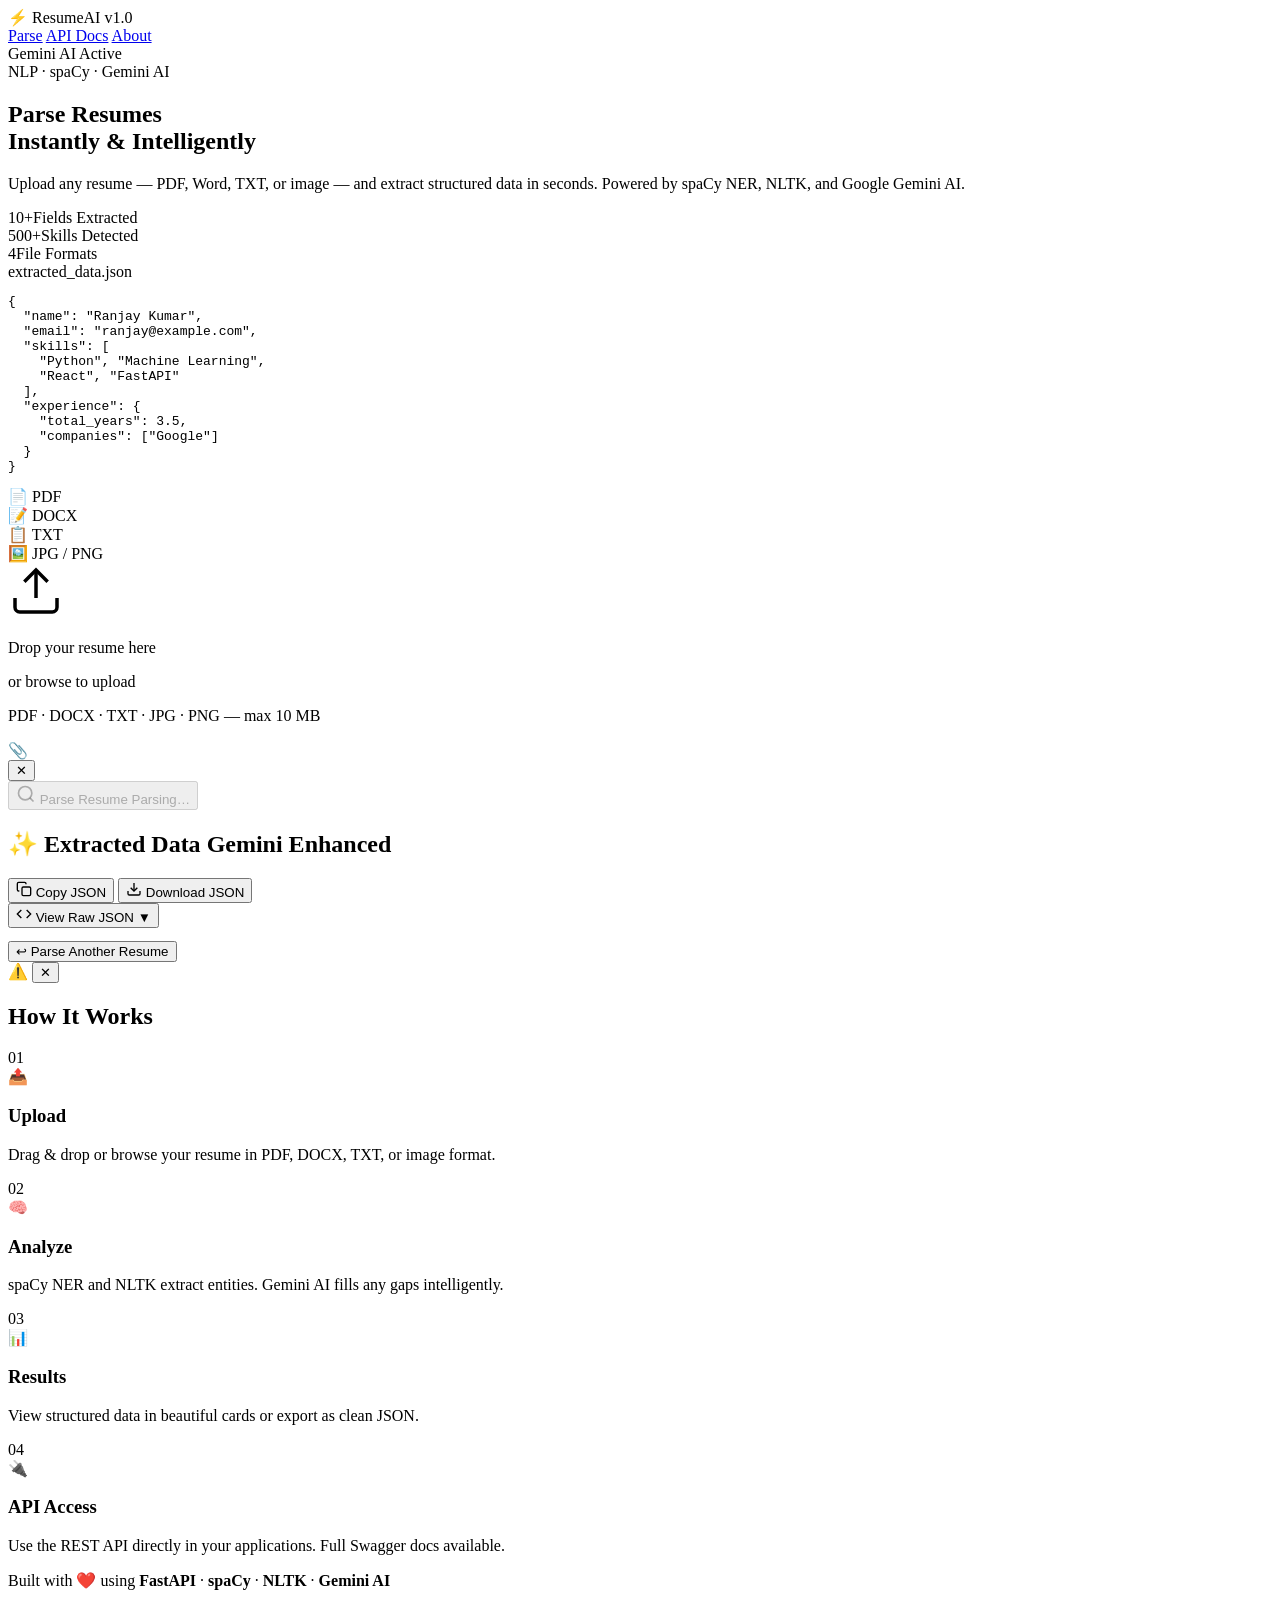
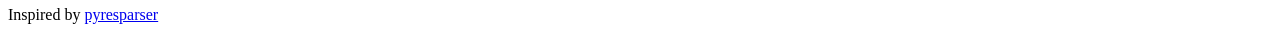
==== frontend/index.html @ 12b93c7d "Upload frontend/index.html via ResumeAI Script" ====
<!DOCTYPE html>
<html lang="en">
<head>
  <meta charset="UTF-8" />
  <meta name="viewport" content="width=device-width, initial-scale=1.0" />
  <title>ResumeAI — Intelligent Resume Parser</title>
  <meta name="description" content="AI-powered resume parser that extracts name, email, skills, education, and work experience from PDF, DOCX, TXT, and image files." />
  <link rel="preconnect" href="https://fonts.googleapis.com" />
  <link rel="preconnect" href="https://fonts.gstatic.com" crossorigin />
  <link href="https://fonts.googleapis.com/css2?family=Outfit:wght@300;400;500;600;700;800&family=JetBrains+Mono:wght@400;500&display=swap" rel="stylesheet" />
  <link rel="stylesheet" href="style.css" />
</head>
<body>

  <!-- ─── Animated Background ─── -->
  <div class="bg-orbs">
    <div class="orb orb-1"></div>
    <div class="orb orb-2"></div>
    <div class="orb orb-3"></div>
  </div>

  <!-- ─── Header ─── -->
  <header class="header">
    <div class="header-inner">
      <div class="logo">
        <span class="logo-icon">⚡</span>
        <span class="logo-text">ResumeAI</span>
        <span class="logo-badge">v1.0</span>
      </div>
      <nav class="nav-pills">
        <a href="#upload-section" class="nav-pill active">Parse</a>
        <a href="http://localhost:8000/docs" target="_blank" class="nav-pill">API Docs</a>
        <a href="#about" class="nav-pill">About</a>
      </nav>
      <div id="gemini-badge" class="gemini-badge hidden">
        <span class="gemini-dot"></span>
        Gemini AI Active
      </div>
    </div>
  </header>

  <!-- ─── Hero ─── -->
  <section class="hero">
    <div class="hero-content">
      <div class="hero-tag">NLP · spaCy · Gemini AI</div>
      <h1 class="hero-title">
        Parse Resumes<br />
        <span class="gradient-text">Instantly & Intelligently</span>
      </h1>
      <p class="hero-desc">
        Upload any resume — PDF, Word, TXT, or image — and extract structured data in seconds.
        Powered by spaCy NER, NLTK, and Google Gemini AI.
      </p>
      <div class="hero-stats">
        <div class="stat"><span class="stat-num">10+</span><span class="stat-label">Fields Extracted</span></div>
        <div class="stat-divider"></div>
        <div class="stat"><span class="stat-num">500+</span><span class="stat-label">Skills Detected</span></div>
        <div class="stat-divider"></div>
        <div class="stat"><span class="stat-num">4</span><span class="stat-label">File Formats</span></div>
      </div>
    </div>
    <div class="hero-visual">
      <div class="code-card">
        <div class="code-card-header">
          <span class="dot red"></span><span class="dot yellow"></span><span class="dot green"></span>
          <span class="code-card-title">extracted_data.json</span>
        </div>
        <pre class="code-preview"><code id="hero-code">{
  <span class="json-key">"name"</span>: <span class="json-str">"Ranjay Kumar"</span>,
  <span class="json-key">"email"</span>: <span class="json-str">"ranjay@example.com"</span>,
  <span class="json-key">"skills"</span>: [
    <span class="json-str">"Python"</span>, <span class="json-str">"Machine Learning"</span>,
    <span class="json-str">"React"</span>, <span class="json-str">"FastAPI"</span>
  ],
  <span class="json-key">"experience"</span>: {
    <span class="json-key">"total_years"</span>: <span class="json-num">3.5</span>,
    <span class="json-key">"companies"</span>: [<span class="json-str">"Google"</span>]
  }
}</code></pre>
      </div>
    </div>
  </section>

  <!-- ─── Upload Section ─── -->
  <section id="upload-section" class="upload-section">
    <div class="section-container">

      <!-- Format Badges -->
      <div class="format-badges">
        <div class="format-badge">📄 PDF</div>
        <div class="format-badge">📝 DOCX</div>
        <div class="format-badge">📋 TXT</div>
        <div class="format-badge">🖼️ JPG / PNG</div>
      </div>

      <!-- Drop Zone -->
      <div id="drop-zone" class="drop-zone" role="button" tabindex="0" aria-label="Upload resume file">
        <div class="drop-zone-inner">
          <div class="drop-icon">
            <svg width="56" height="56" viewBox="0 0 24 24" fill="none" stroke="currentColor" stroke-width="1.5">
              <path d="M21 15v4a2 2 0 0 1-2 2H5a2 2 0 0 1-2-2v-4"/>
              <polyline points="17 8 12 3 7 8"/>
              <line x1="12" y1="3" x2="12" y2="15"/>
            </svg>
          </div>
          <p class="drop-title">Drop your resume here</p>
          <p class="drop-subtitle">or <span class="drop-link" id="browse-trigger">browse to upload</span></p>
          <p class="drop-hint">PDF · DOCX · TXT · JPG · PNG — max 10 MB</p>
        </div>
        <input type="file" id="file-input" accept=".pdf,.docx,.txt,.jpg,.jpeg,.png,.bmp,.tiff" hidden />
      </div>

      <!-- Selected file info -->
      <div id="file-info" class="file-info hidden">
        <div class="file-info-icon">📎</div>
        <div class="file-info-details">
          <span id="file-name" class="file-name"></span>
          <span id="file-size" class="file-size"></span>
        </div>
        <button id="remove-file" class="remove-btn" aria-label="Remove file">✕</button>
      </div>

      <!-- Parse Button -->
      <button id="parse-btn" class="parse-btn" disabled>
        <span class="parse-btn-text">
          <svg width="20" height="20" viewBox="0 0 24 24" fill="none" stroke="currentColor" stroke-width="2">
            <circle cx="11" cy="11" r="8"/><path d="m21 21-4.35-4.35"/>
          </svg>
          Parse Resume
        </span>
        <span class="parse-btn-loader hidden">
          <span class="spinner"></span>
          Parsing…
        </span>
      </button>

    </div>
  </section>

  <!-- ─── Results Section ─── -->
  <section id="results-section" class="results-section hidden">
    <div class="section-container">

      <div class="results-header">
        <h2 class="results-title">
          <span class="title-icon">✨</span>
          Extracted Data
          <span id="gemini-tag" class="gemini-result-tag hidden">Gemini Enhanced</span>
        </h2>
        <div class="results-actions">
          <button id="copy-btn" class="action-btn secondary-btn">
            <svg width="16" height="16" viewBox="0 0 24 24" fill="none" stroke="currentColor" stroke-width="2">
              <rect x="9" y="9" width="13" height="13" rx="2" ry="2"/>
              <path d="M5 15H4a2 2 0 0 1-2-2V4a2 2 0 0 1 2-2h9a2 2 0 0 1 2 2v1"/>
            </svg>
            Copy JSON
          </button>
          <button id="download-btn" class="action-btn primary-btn">
            <svg width="16" height="16" viewBox="0 0 24 24" fill="none" stroke="currentColor" stroke-width="2">
              <path d="M21 15v4a2 2 0 0 1-2 2H5a2 2 0 0 1-2-2v-4"/>
              <polyline points="7 10 12 15 17 10"/><line x1="12" y1="15" x2="12" y2="3"/>
            </svg>
            Download JSON
          </button>
        </div>
      </div>

      <!-- Summary Cards Row -->
      <div class="summary-cards" id="summary-cards"></div>

      <!-- Detail Grid -->
      <div class="details-grid" id="details-grid"></div>

      <!-- Raw JSON Viewer -->
      <div class="json-viewer-section">
        <button class="json-toggle" id="json-toggle">
          <svg width="16" height="16" viewBox="0 0 24 24" fill="none" stroke="currentColor" stroke-width="2">
            <polyline points="16 18 22 12 16 6"/><polyline points="8 6 2 12 8 18"/>
          </svg>
          View Raw JSON
          <span class="toggle-arrow" id="toggle-arrow">▼</span>
        </button>
        <div class="json-viewer hidden" id="json-viewer">
          <pre id="json-output"></pre>
        </div>
      </div>

      <!-- Parse Another -->
      <div class="parse-again-container">
        <button id="parse-again-btn" class="parse-again-btn">
          ↩ Parse Another Resume
        </button>
      </div>

    </div>
  </section>

  <!-- ─── Error Toast ─── -->
  <div id="error-toast" class="error-toast hidden">
    <span class="toast-icon">⚠️</span>
    <span id="error-message"></span>
    <button id="close-toast" class="close-toast">✕</button>
  </div>

  <!-- ─── About Section ─── -->
  <section id="about" class="about-section">
    <div class="section-container">
      <h2 class="about-title">How It Works</h2>
      <div class="steps-grid">
        <div class="step-card">
          <div class="step-num">01</div>
          <div class="step-icon">📤</div>
          <h3>Upload</h3>
          <p>Drag & drop or browse your resume in PDF, DOCX, TXT, or image format.</p>
        </div>
        <div class="step-card">
          <div class="step-num">02</div>
          <div class="step-icon">🧠</div>
          <h3>Analyze</h3>
          <p>spaCy NER and NLTK extract entities. Gemini AI fills any gaps intelligently.</p>
        </div>
        <div class="step-card">
          <div class="step-num">03</div>
          <div class="step-icon">📊</div>
          <h3>Results</h3>
          <p>View structured data in beautiful cards or export as clean JSON.</p>
        </div>
        <div class="step-card">
          <div class="step-num">04</div>
          <div class="step-icon">🔌</div>
          <h3>API Access</h3>
          <p>Use the REST API directly in your applications. Full Swagger docs available.</p>
        </div>
      </div>
    </div>
  </section>

  <!-- ─── Footer ─── -->
  <footer class="footer">
    <p>Built with ❤️ using <strong>FastAPI</strong> · <strong>spaCy</strong> · <strong>NLTK</strong> · <strong>Gemini AI</strong></p>
    <p class="footer-sub">Inspired by <a href="https://github.com/OmkarPathak/pyresparser" target="_blank">pyresparser</a></p>
  </footer>

  <script src="app.js"></script>
</body>
</html>
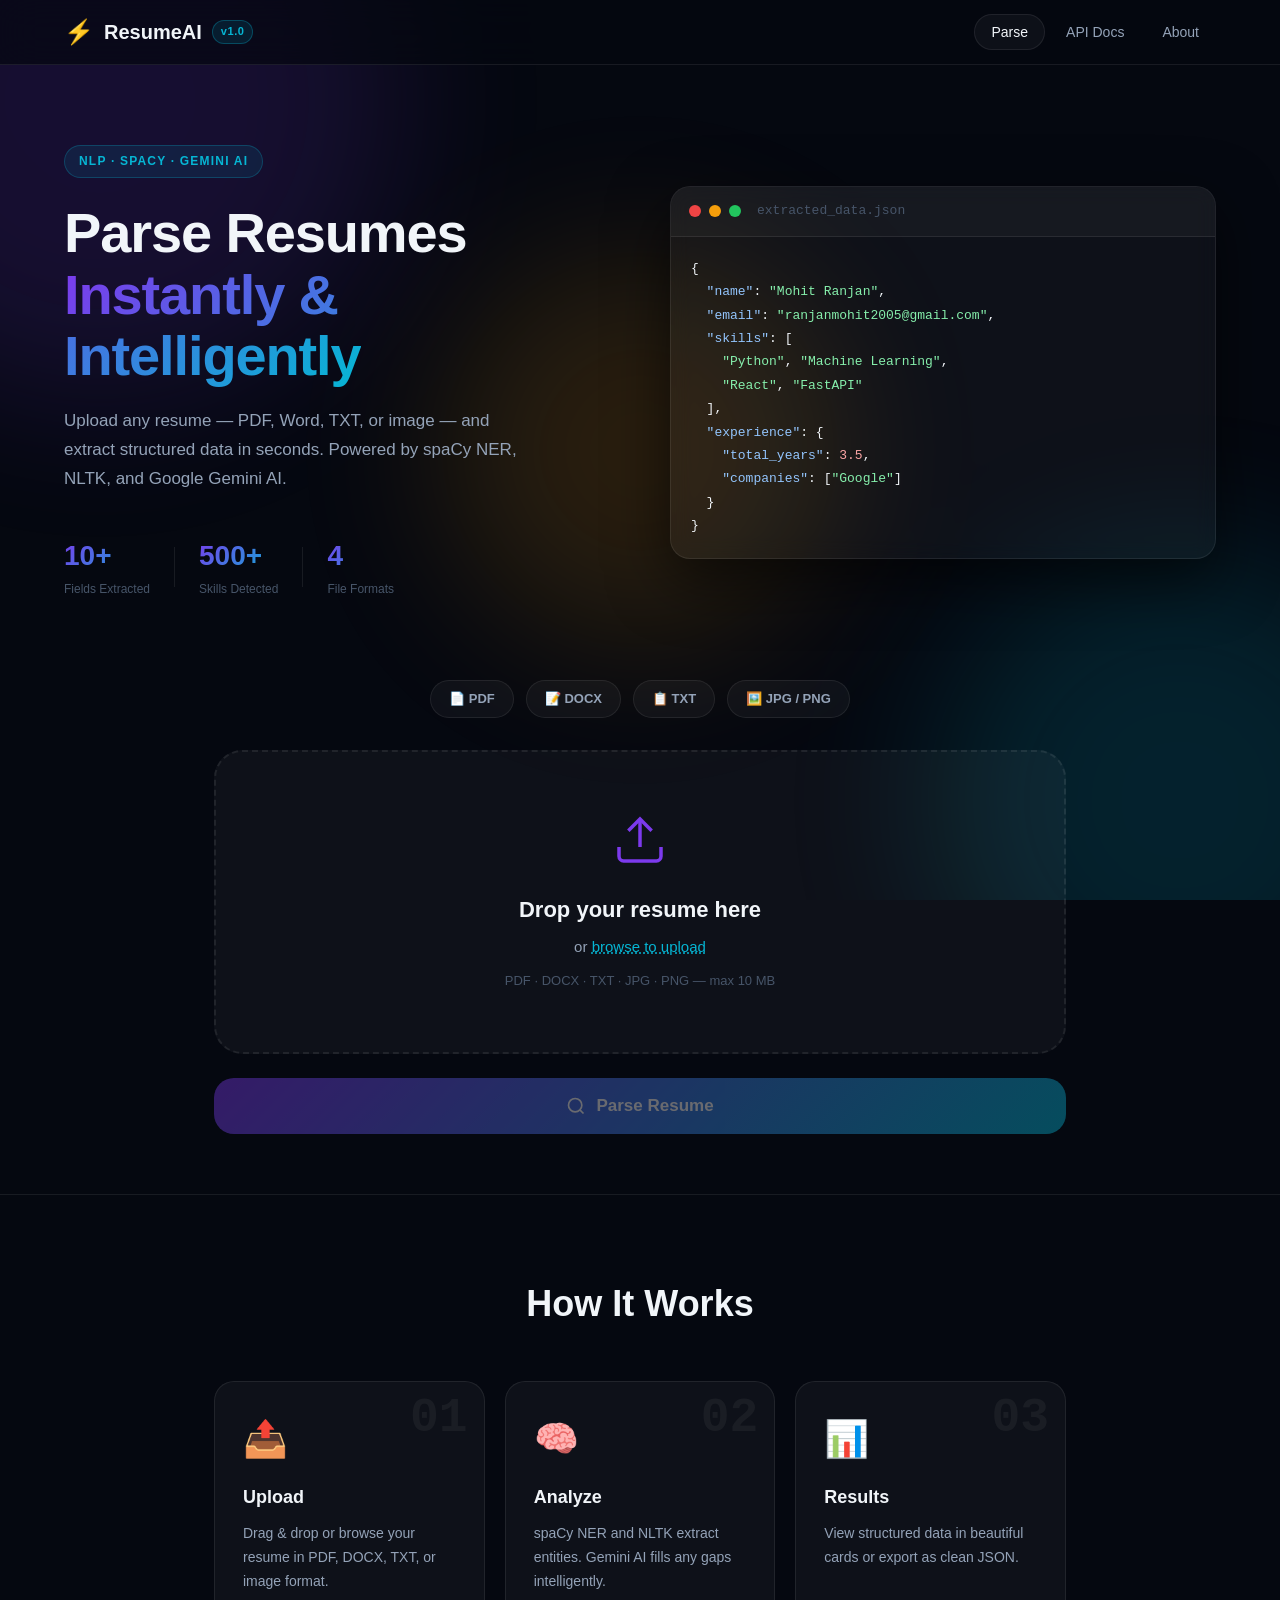
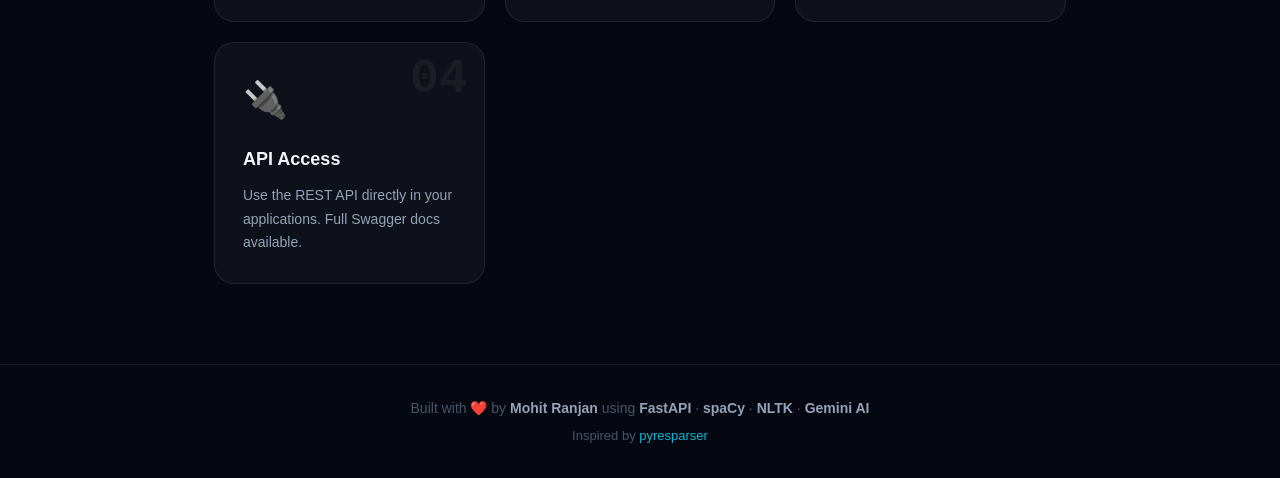
==== commit 8a6883c1: "Upload frontend/index.html via ResumeAI Script" ====
--- a/frontend/index.html
+++ b/frontend/index.html
@@ -66,8 +66,8 @@
           <span class="code-card-title">extracted_data.json</span>
         </div>
         <pre class="code-preview"><code id="hero-code">{
-  <span class="json-key">"name"</span>: <span class="json-str">"Ranjay Kumar"</span>,
-  <span class="json-key">"email"</span>: <span class="json-str">"ranjay@example.com"</span>,
+  <span class="json-key">"name"</span>: <span class="json-str">"Mohit Ranjan"</span>,
+  <span class="json-key">"email"</span>: <span class="json-str">"ranjanmohit2005@gmail.com"</span>,
   <span class="json-key">"skills"</span>: [
     <span class="json-str">"Python"</span>, <span class="json-str">"Machine Learning"</span>,
     <span class="json-str">"React"</span>, <span class="json-str">"FastAPI"</span>
@@ -237,7 +237,7 @@
 
   <!-- ─── Footer ─── -->
   <footer class="footer">
-    <p>Built with ❤️ using <strong>FastAPI</strong> · <strong>spaCy</strong> · <strong>NLTK</strong> · <strong>Gemini AI</strong></p>
+    <p>Built with ❤️ by <strong>Mohit Ranjan</strong> using <strong>FastAPI</strong> · <strong>spaCy</strong> · <strong>NLTK</strong> · <strong>Gemini AI</strong></p>
     <p class="footer-sub">Inspired by <a href="https://github.com/OmkarPathak/pyresparser" target="_blank">pyresparser</a></p>
   </footer>
 
--- a/frontend/style.css
+++ b/frontend/style.css
@@ -0,0 +1,805 @@
+/* =========================================================
+   ResumeAI — Glassmorphism Dark Theme
+   ========================================================= */
+
+/* ─── Reset & Base ─── */
+*, *::before, *::after { box-sizing: border-box; margin: 0; padding: 0; }
+
+:root {
+  --bg:          #050810;
+  --bg-card:     rgba(255,255,255,0.04);
+  --bg-card-h:   rgba(255,255,255,0.07);
+  --border:      rgba(255,255,255,0.08);
+  --border-h:    rgba(255,255,255,0.15);
+
+  --accent-1:    #7c3aed;   /* violet */
+  --accent-2:    #06b6d4;   /* cyan */
+  --accent-3:    #f59e0b;   /* amber */
+  --accent-grad: linear-gradient(135deg, #7c3aed 0%, #06b6d4 100%);
+
+  --text-primary:   #f1f5f9;
+  --text-secondary: #94a3b8;
+  --text-muted:     #475569;
+
+  --font:  'Outfit', sans-serif;
+  --mono:  'JetBrains Mono', monospace;
+
+  --radius:    12px;
+  --radius-lg: 20px;
+  --radius-xl: 28px;
+
+  --shadow:    0 8px 32px rgba(0,0,0,0.4);
+  --shadow-lg: 0 20px 60px rgba(0,0,0,0.6);
+
+  --transition: 0.25s cubic-bezier(0.4,0,0.2,1);
+}
+
+html { scroll-behavior: smooth; }
+
+body {
+  font-family: var(--font);
+  background: var(--bg);
+  color: var(--text-primary);
+  min-height: 100vh;
+  overflow-x: hidden;
+  line-height: 1.6;
+}
+
+/* ─── Animated Orbs ─── */
+.bg-orbs {
+  position: fixed;
+  inset: 0;
+  pointer-events: none;
+  z-index: 0;
+  overflow: hidden;
+}
+
+.orb {
+  position: absolute;
+  border-radius: 50%;
+  filter: blur(80px);
+  opacity: 0.15;
+  animation: float 12s ease-in-out infinite;
+}
+.orb-1 { width: 600px; height: 600px; background: #7c3aed; top: -200px; left: -200px; animation-delay: 0s; }
+.orb-2 { width: 500px; height: 500px; background: #06b6d4; bottom: -150px; right: -150px; animation-delay: 4s; }
+.orb-3 { width: 400px; height: 400px; background: #f59e0b; top: 50%; left: 50%; transform: translate(-50%,-50%); animation-delay: 8s; }
+
+@keyframes float {
+  0%, 100% { transform: translate(0,0) scale(1); }
+  33%       { transform: translate(30px,-30px) scale(1.05); }
+  66%       { transform: translate(-20px,20px) scale(0.95); }
+}
+
+/* ─── Header ─── */
+.header {
+  position: sticky;
+  top: 0;
+  z-index: 100;
+  backdrop-filter: blur(20px);
+  -webkit-backdrop-filter: blur(20px);
+  background: rgba(5,8,16,0.7);
+  border-bottom: 1px solid var(--border);
+}
+
+.header-inner {
+  max-width: 1200px;
+  margin: 0 auto;
+  padding: 0 24px;
+  height: 64px;
+  display: flex;
+  align-items: center;
+  gap: 24px;
+}
+
+.logo {
+  display: flex;
+  align-items: center;
+  gap: 10px;
+  text-decoration: none;
+}
+.logo-icon { font-size: 24px; }
+.logo-text  { font-size: 20px; font-weight: 700; color: var(--text-primary); }
+.logo-badge {
+  font-size: 11px;
+  font-weight: 600;
+  color: var(--accent-2);
+  background: rgba(6,182,212,0.12);
+  border: 1px solid rgba(6,182,212,0.3);
+  padding: 2px 8px;
+  border-radius: 100px;
+  letter-spacing: 0.05em;
+}
+
+.nav-pills { display: flex; gap: 4px; margin-left: auto; }
+.nav-pill {
+  padding: 6px 16px;
+  border-radius: 100px;
+  font-size: 14px;
+  font-weight: 500;
+  color: var(--text-secondary);
+  text-decoration: none;
+  transition: var(--transition);
+  border: 1px solid transparent;
+}
+.nav-pill:hover, .nav-pill.active {
+  color: var(--text-primary);
+  background: var(--bg-card);
+  border-color: var(--border);
+}
+
+.gemini-badge {
+  display: flex;
+  align-items: center;
+  gap: 8px;
+  font-size: 13px;
+  font-weight: 500;
+  color: #a78bfa;
+  background: rgba(124,58,237,0.15);
+  border: 1px solid rgba(124,58,237,0.3);
+  padding: 6px 14px;
+  border-radius: 100px;
+}
+.gemini-dot {
+  width: 8px; height: 8px;
+  background: #a78bfa;
+  border-radius: 50%;
+  animation: pulse 2s infinite;
+}
+@keyframes pulse {
+  0%,100% { opacity: 1; transform: scale(1); }
+  50%      { opacity: 0.5; transform: scale(0.8); }
+}
+
+/* ─── Hero ─── */
+.hero {
+  position: relative;
+  z-index: 1;
+  max-width: 1200px;
+  margin: 0 auto;
+  padding: 80px 24px 60px;
+  display: grid;
+  grid-template-columns: 1fr 1fr;
+  gap: 60px;
+  align-items: center;
+}
+
+@media (max-width: 768px) {
+  .hero { grid-template-columns: 1fr; padding: 48px 20px 40px; }
+  .hero-visual { display: none; }
+}
+
+.hero-tag {
+  display: inline-block;
+  font-size: 12px;
+  font-weight: 600;
+  letter-spacing: 0.1em;
+  text-transform: uppercase;
+  color: var(--accent-2);
+  background: rgba(6,182,212,0.1);
+  border: 1px solid rgba(6,182,212,0.25);
+  padding: 6px 14px;
+  border-radius: 100px;
+  margin-bottom: 24px;
+}
+
+.hero-title {
+  font-size: clamp(36px, 5vw, 56px);
+  font-weight: 800;
+  line-height: 1.1;
+  margin-bottom: 20px;
+  letter-spacing: -0.02em;
+}
+
+.gradient-text {
+  background: var(--accent-grad);
+  -webkit-background-clip: text;
+  -webkit-text-fill-color: transparent;
+  background-clip: text;
+}
+
+.hero-desc {
+  font-size: 17px;
+  color: var(--text-secondary);
+  line-height: 1.7;
+  margin-bottom: 40px;
+  max-width: 480px;
+}
+
+.hero-stats {
+  display: flex;
+  align-items: center;
+  gap: 24px;
+}
+.stat { display: flex; flex-direction: column; gap: 2px; }
+.stat-num { font-size: 28px; font-weight: 800; background: var(--accent-grad); -webkit-background-clip: text; -webkit-text-fill-color: transparent; background-clip: text; }
+.stat-label { font-size: 12px; color: var(--text-muted); font-weight: 500; }
+.stat-divider { width: 1px; height: 40px; background: var(--border); }
+
+/* ─── Code Card ─── */
+.code-card {
+  background: rgba(255,255,255,0.04);
+  border: 1px solid var(--border);
+  border-radius: var(--radius-lg);
+  overflow: hidden;
+  backdrop-filter: blur(10px);
+  box-shadow: var(--shadow-lg);
+  animation: float-card 6s ease-in-out infinite;
+}
+@keyframes float-card {
+  0%,100% { transform: translateY(0); }
+  50%      { transform: translateY(-10px); }
+}
+
+.code-card-header {
+  display: flex;
+  align-items: center;
+  gap: 8px;
+  padding: 14px 18px;
+  background: rgba(255,255,255,0.03);
+  border-bottom: 1px solid var(--border);
+}
+.dot { width: 12px; height: 12px; border-radius: 50%; }
+.dot.red    { background: #ef4444; }
+.dot.yellow { background: #f59e0b; }
+.dot.green  { background: #22c55e; }
+.code-card-title { font-size: 13px; color: var(--text-muted); font-family: var(--mono); margin-left: 8px; }
+
+.code-preview {
+  padding: 20px;
+  font-family: var(--mono);
+  font-size: 13px;
+  line-height: 1.8;
+  overflow: auto;
+}
+.json-key  { color: #93c5fd; }
+.json-str  { color: #86efac; }
+.json-num  { color: #fca5a5; }
+
+/* ─── Section Container ─── */
+.section-container {
+  position: relative;
+  z-index: 1;
+  max-width: 900px;
+  margin: 0 auto;
+  padding: 0 24px;
+}
+
+/* ─── Format Badges ─── */
+.upload-section {
+  padding: 20px 0 60px;
+}
+
+.format-badges {
+  display: flex;
+  gap: 12px;
+  justify-content: center;
+  flex-wrap: wrap;
+  margin-bottom: 32px;
+}
+
+.format-badge {
+  font-size: 13px;
+  font-weight: 600;
+  color: var(--text-secondary);
+  background: var(--bg-card);
+  border: 1px solid var(--border);
+  padding: 8px 18px;
+  border-radius: 100px;
+  transition: var(--transition);
+}
+.format-badge:hover {
+  color: var(--text-primary);
+  border-color: var(--border-h);
+  background: var(--bg-card-h);
+}
+
+/* ─── Drop Zone ─── */
+.drop-zone {
+  border: 2px dashed var(--border);
+  border-radius: var(--radius-xl);
+  padding: 60px 40px;
+  text-align: center;
+  cursor: pointer;
+  transition: var(--transition);
+  background: var(--bg-card);
+  position: relative;
+  overflow: hidden;
+}
+
+.drop-zone::before {
+  content: '';
+  position: absolute;
+  inset: 0;
+  background: var(--accent-grad);
+  opacity: 0;
+  transition: var(--transition);
+}
+
+.drop-zone:hover, .drop-zone.drag-over {
+  border-color: var(--accent-1);
+  background: rgba(124,58,237,0.06);
+}
+.drop-zone.drag-over::before { opacity: 0.05; }
+.drop-zone:focus { outline: 2px solid var(--accent-1); outline-offset: 4px; }
+
+.drop-zone-inner { position: relative; z-index: 1; }
+
+.drop-icon {
+  color: var(--accent-1);
+  margin-bottom: 16px;
+  display: inline-block;
+  transition: var(--transition);
+}
+.drop-zone:hover .drop-icon, .drop-zone.drag-over .drop-icon {
+  transform: translateY(-8px);
+  color: var(--accent-2);
+}
+
+.drop-title  { font-size: 22px; font-weight: 700; margin-bottom: 8px; }
+.drop-subtitle { font-size: 15px; color: var(--text-secondary); margin-bottom: 12px; }
+.drop-link {
+  color: var(--accent-2);
+  cursor: pointer;
+  text-decoration: underline;
+  text-decoration-style: dotted;
+}
+.drop-hint { font-size: 13px; color: var(--text-muted); }
+
+/* ─── File Info ─── */
+.file-info {
+  display: flex;
+  align-items: center;
+  gap: 14px;
+  margin-top: 20px;
+  padding: 16px 20px;
+  background: var(--bg-card);
+  border: 1px solid var(--border);
+  border-radius: var(--radius);
+  animation: slide-up 0.3s ease;
+}
+.file-info-icon { font-size: 28px; }
+.file-info-details { display: flex; flex-direction: column; gap: 2px; flex: 1; }
+.file-name { font-weight: 600; font-size: 15px; }
+.file-size { font-size: 12px; color: var(--text-muted); font-family: var(--mono); }
+.remove-btn {
+  background: none;
+  border: 1px solid var(--border);
+  color: var(--text-secondary);
+  cursor: pointer;
+  padding: 6px 10px;
+  border-radius: 8px;
+  font-size: 14px;
+  transition: var(--transition);
+}
+.remove-btn:hover { background: rgba(239,68,68,0.15); border-color: rgba(239,68,68,0.4); color: #f87171; }
+
+/* ─── Parse Button ─── */
+.parse-btn {
+  width: 100%;
+  margin-top: 24px;
+  padding: 18px 32px;
+  font-family: var(--font);
+  font-size: 17px;
+  font-weight: 700;
+  border: none;
+  border-radius: var(--radius-lg);
+  cursor: pointer;
+  background: var(--accent-grad);
+  color: #fff;
+  position: relative;
+  overflow: hidden;
+  transition: var(--transition);
+  box-shadow: 0 8px 24px rgba(124,58,237,0.35);
+}
+.parse-btn::before {
+  content: '';
+  position: absolute;
+  inset: 0;
+  background: linear-gradient(135deg, rgba(255,255,255,0.15), transparent);
+  opacity: 0;
+  transition: var(--transition);
+}
+.parse-btn:hover:not(:disabled)::before { opacity: 1; }
+.parse-btn:hover:not(:disabled) { transform: translateY(-2px); box-shadow: 0 16px 40px rgba(124,58,237,0.5); }
+.parse-btn:active:not(:disabled) { transform: translateY(0); }
+.parse-btn:disabled { opacity: 0.4; cursor: not-allowed; transform: none; box-shadow: none; }
+
+.parse-btn-text, .parse-btn-loader {
+  display: flex;
+  align-items: center;
+  justify-content: center;
+  gap: 10px;
+}
+
+/* ─── Spinner ─── */
+.spinner {
+  width: 20px; height: 20px;
+  border: 2.5px solid rgba(255,255,255,0.3);
+  border-top-color: #fff;
+  border-radius: 50%;
+  animation: spin 0.8s linear infinite;
+  display: inline-block;
+}
+@keyframes spin { to { transform: rotate(360deg); } }
+
+/* ─── Results ─── */
+.results-section {
+  padding: 20px 0 60px;
+  animation: fade-in 0.5s ease;
+}
+
+@keyframes fade-in {
+  from { opacity: 0; transform: translateY(20px); }
+  to   { opacity: 1; transform: translateY(0); }
+}
+
+.results-header {
+  display: flex;
+  align-items: center;
+  gap: 16px;
+  margin-bottom: 32px;
+  flex-wrap: wrap;
+}
+.results-title {
+  font-size: 28px;
+  font-weight: 800;
+  display: flex;
+  align-items: center;
+  gap: 12px;
+  flex: 1;
+}
+.title-icon { font-size: 28px; }
+
+.gemini-result-tag {
+  font-size: 12px;
+  font-weight: 600;
+  color: #a78bfa;
+  background: rgba(124,58,237,0.15);
+  border: 1px solid rgba(124,58,237,0.3);
+  padding: 4px 12px;
+  border-radius: 100px;
+}
+
+.results-actions { display: flex; gap: 10px; }
+
+.action-btn {
+  display: flex;
+  align-items: center;
+  gap: 8px;
+  padding: 10px 20px;
+  font-family: var(--font);
+  font-size: 14px;
+  font-weight: 600;
+  border-radius: var(--radius);
+  cursor: pointer;
+  border: 1px solid var(--border);
+  transition: var(--transition);
+}
+.secondary-btn { background: var(--bg-card); color: var(--text-secondary); }
+.secondary-btn:hover { background: var(--bg-card-h); color: var(--text-primary); border-color: var(--border-h); }
+.primary-btn { background: var(--accent-grad); color: #fff; border-color: transparent; box-shadow: 0 4px 16px rgba(124,58,237,0.3); }
+.primary-btn:hover { transform: translateY(-1px); box-shadow: 0 8px 24px rgba(124,58,237,0.4); }
+
+/* ─── Summary Cards ─── */
+.summary-cards {
+  display: grid;
+  grid-template-columns: repeat(auto-fit, minmax(180px, 1fr));
+  gap: 16px;
+  margin-bottom: 28px;
+}
+
+.summary-card {
+  background: var(--bg-card);
+  border: 1px solid var(--border);
+  border-radius: var(--radius-lg);
+  padding: 20px;
+  display: flex;
+  flex-direction: column;
+  gap: 8px;
+  transition: var(--transition);
+  animation: slide-up 0.4s ease both;
+}
+.summary-card:hover {
+  background: var(--bg-card-h);
+  border-color: var(--border-h);
+  transform: translateY(-2px);
+}
+.summary-card-icon { font-size: 28px; }
+.summary-card-label { font-size: 12px; color: var(--text-muted); font-weight: 600; text-transform: uppercase; letter-spacing: 0.08em; }
+.summary-card-value { font-size: 18px; font-weight: 700; color: var(--text-primary); word-break: break-word; }
+.summary-card-value.na { color: var(--text-muted); font-style: italic; font-size: 14px; }
+
+/* ─── Details Grid ─── */
+.details-grid {
+  display: grid;
+  grid-template-columns: 1fr 1fr;
+  gap: 20px;
+  margin-bottom: 28px;
+}
+
+@media (max-width: 640px) {
+  .details-grid { grid-template-columns: 1fr; }
+}
+
+.detail-card {
+  background: var(--bg-card);
+  border: 1px solid var(--border);
+  border-radius: var(--radius-lg);
+  padding: 24px;
+  transition: var(--transition);
+  animation: slide-up 0.4s ease both;
+}
+.detail-card:hover { border-color: var(--border-h); background: var(--bg-card-h); }
+.detail-card.full-width { grid-column: 1 / -1; }
+
+.detail-card-header {
+  display: flex;
+  align-items: center;
+  gap: 10px;
+  margin-bottom: 16px;
+}
+.detail-card-icon { font-size: 20px; }
+.detail-card-title { font-size: 14px; font-weight: 700; color: var(--text-secondary); text-transform: uppercase; letter-spacing: 0.08em; }
+
+/* Skills chips */
+.skills-container { display: flex; flex-wrap: wrap; gap: 8px; }
+.skill-chip {
+  font-size: 12px;
+  font-weight: 600;
+  padding: 5px 12px;
+  border-radius: 100px;
+  background: rgba(124,58,237,0.12);
+  border: 1px solid rgba(124,58,237,0.25);
+  color: #c4b5fd;
+  transition: var(--transition);
+}
+.skill-chip:hover { background: rgba(124,58,237,0.2); border-color: rgba(124,58,237,0.5); }
+
+/* Lists */
+.detail-list { display: flex; flex-direction: column; gap: 8px; }
+.detail-item {
+  display: flex;
+  align-items: flex-start;
+  gap: 10px;
+  font-size: 14px;
+  color: var(--text-secondary);
+  padding: 8px 12px;
+  background: rgba(255,255,255,0.02);
+  border-radius: 8px;
+  border: 1px solid var(--border);
+}
+.detail-item-dot { color: var(--accent-2); margin-top: 2px; flex-shrink: 0; }
+.detail-item-text { flex: 1; }
+
+/* Links */
+.link-item {
+  display: flex;
+  align-items: center;
+  gap: 10px;
+  padding: 10px 14px;
+  background: rgba(255,255,255,0.02);
+  border: 1px solid var(--border);
+  border-radius: 10px;
+  text-decoration: none;
+  color: var(--accent-2);
+  font-size: 13px;
+  font-weight: 500;
+  transition: var(--transition);
+  margin-bottom: 8px;
+  word-break: break-all;
+}
+.link-item:hover { background: rgba(6,182,212,0.08); border-color: rgba(6,182,212,0.3); }
+.link-icon { font-size: 16px; flex-shrink: 0; }
+
+/* Certifications */
+.cert-item {
+  display: flex;
+  align-items: center;
+  gap: 10px;
+  padding: 10px 14px;
+  background: rgba(245,158,11,0.06);
+  border: 1px solid rgba(245,158,11,0.2);
+  border-radius: 10px;
+  font-size: 13px;
+  color: #fcd34d;
+  margin-bottom: 8px;
+}
+.cert-icon { font-size: 16px; }
+
+/* Experience total */
+.experience-years {
+  font-size: 36px;
+  font-weight: 800;
+  background: var(--accent-grad);
+  -webkit-background-clip: text;
+  -webkit-text-fill-color: transparent;
+  background-clip: text;
+  margin-bottom: 4px;
+}
+.experience-label { font-size: 13px; color: var(--text-muted); }
+
+/* ─── JSON Viewer ─── */
+.json-viewer-section { margin-bottom: 28px; }
+
+.json-toggle {
+  display: flex;
+  align-items: center;
+  gap: 10px;
+  width: 100%;
+  padding: 14px 20px;
+  background: var(--bg-card);
+  border: 1px solid var(--border);
+  border-radius: var(--radius);
+  font-family: var(--font);
+  font-size: 14px;
+  font-weight: 600;
+  color: var(--text-secondary);
+  cursor: pointer;
+  transition: var(--transition);
+  text-align: left;
+}
+.json-toggle:hover { background: var(--bg-card-h); color: var(--text-primary); border-color: var(--border-h); }
+.toggle-arrow { margin-left: auto; font-size: 12px; transition: var(--transition); }
+
+.json-viewer {
+  margin-top: 8px;
+  background: rgba(0,0,0,0.3);
+  border: 1px solid var(--border);
+  border-radius: var(--radius);
+  overflow: auto;
+  max-height: 400px;
+}
+.json-viewer pre {
+  padding: 20px;
+  font-family: var(--mono);
+  font-size: 13px;
+  line-height: 1.7;
+  color: #86efac;
+  white-space: pre;
+}
+
+/* ─── Parse Again ─── */
+.parse-again-container { text-align: center; }
+.parse-again-btn {
+  background: none;
+  border: 1px solid var(--border);
+  color: var(--text-secondary);
+  padding: 12px 28px;
+  border-radius: var(--radius);
+  font-family: var(--font);
+  font-size: 15px;
+  font-weight: 600;
+  cursor: pointer;
+  transition: var(--transition);
+}
+.parse-again-btn:hover { background: var(--bg-card-h); color: var(--text-primary); border-color: var(--border-h); }
+
+/* ─── Error Toast ─── */
+.error-toast {
+  position: fixed;
+  bottom: 28px;
+  left: 50%;
+  transform: translateX(-50%);
+  display: flex;
+  align-items: center;
+  gap: 12px;
+  background: rgba(220,38,38,0.15);
+  border: 1px solid rgba(220,38,38,0.4);
+  backdrop-filter: blur(20px);
+  color: #fca5a5;
+  padding: 14px 20px;
+  border-radius: var(--radius-lg);
+  font-size: 14px;
+  font-weight: 500;
+  z-index: 1000;
+  max-width: 500px;
+  width: calc(100vw - 48px);
+  animation: slide-up 0.3s ease;
+  box-shadow: var(--shadow-lg);
+}
+.toast-icon { font-size: 18px; flex-shrink: 0; }
+.close-toast {
+  background: none;
+  border: none;
+  color: #fca5a5;
+  cursor: pointer;
+  font-size: 16px;
+  margin-left: auto;
+  padding: 2px 6px;
+  border-radius: 4px;
+  flex-shrink: 0;
+}
+.close-toast:hover { background: rgba(220,38,38,0.2); }
+
+/* ─── About Section ─── */
+.about-section {
+  position: relative;
+  z-index: 1;
+  padding: 80px 0;
+  border-top: 1px solid var(--border);
+}
+.about-title {
+  font-size: 36px;
+  font-weight: 800;
+  text-align: center;
+  margin-bottom: 48px;
+}
+
+.steps-grid {
+  display: grid;
+  grid-template-columns: repeat(auto-fit, minmax(200px, 1fr));
+  gap: 20px;
+}
+
+.step-card {
+  background: var(--bg-card);
+  border: 1px solid var(--border);
+  border-radius: var(--radius-lg);
+  padding: 28px;
+  position: relative;
+  transition: var(--transition);
+  overflow: hidden;
+}
+.step-card::before {
+  content: '';
+  position: absolute;
+  top: 0; left: 0; right: 0;
+  height: 3px;
+  background: var(--accent-grad);
+  transform: scaleX(0);
+  transform-origin: left;
+  transition: var(--transition);
+}
+.step-card:hover::before { transform: scaleX(1); }
+.step-card:hover { transform: translateY(-4px); border-color: var(--border-h); }
+
+.step-num {
+  font-size: 48px;
+  font-weight: 900;
+  color: rgba(255,255,255,0.05);
+  position: absolute;
+  top: 12px;
+  right: 16px;
+  line-height: 1;
+  font-family: var(--mono);
+}
+.step-icon { font-size: 36px; margin-bottom: 16px; display: block; }
+.step-card h3 { font-size: 18px; font-weight: 700; margin-bottom: 10px; }
+.step-card p  { font-size: 14px; color: var(--text-secondary); line-height: 1.7; }
+
+/* ─── Footer ─── */
+.footer {
+  position: relative;
+  z-index: 1;
+  text-align: center;
+  padding: 32px 24px;
+  border-top: 1px solid var(--border);
+  color: var(--text-muted);
+  font-size: 14px;
+}
+.footer strong { color: var(--text-secondary); }
+.footer-sub { margin-top: 6px; font-size: 13px; }
+.footer a { color: var(--accent-2); text-decoration: none; }
+.footer a:hover { text-decoration: underline; }
+
+/* ─── Utilities ─── */
+.hidden { display: none !important; }
+
+@keyframes slide-up {
+  from { opacity: 0; transform: translateY(16px); }
+  to   { opacity: 1; transform: translateY(0); }
+}
+
+/* Stagger animation for cards */
+.summary-card:nth-child(1) { animation-delay: 0.05s; }
+.summary-card:nth-child(2) { animation-delay: 0.10s; }
+.summary-card:nth-child(3) { animation-delay: 0.15s; }
+.summary-card:nth-child(4) { animation-delay: 0.20s; }
+
+.detail-card:nth-child(1) { animation-delay: 0.1s; }
+.detail-card:nth-child(2) { animation-delay: 0.15s; }
+.detail-card:nth-child(3) { animation-delay: 0.2s; }
+.detail-card:nth-child(4) { animation-delay: 0.25s; }
+.detail-card:nth-child(5) { animation-delay: 0.3s; }
+.detail-card:nth-child(6) { animation-delay: 0.35s; }
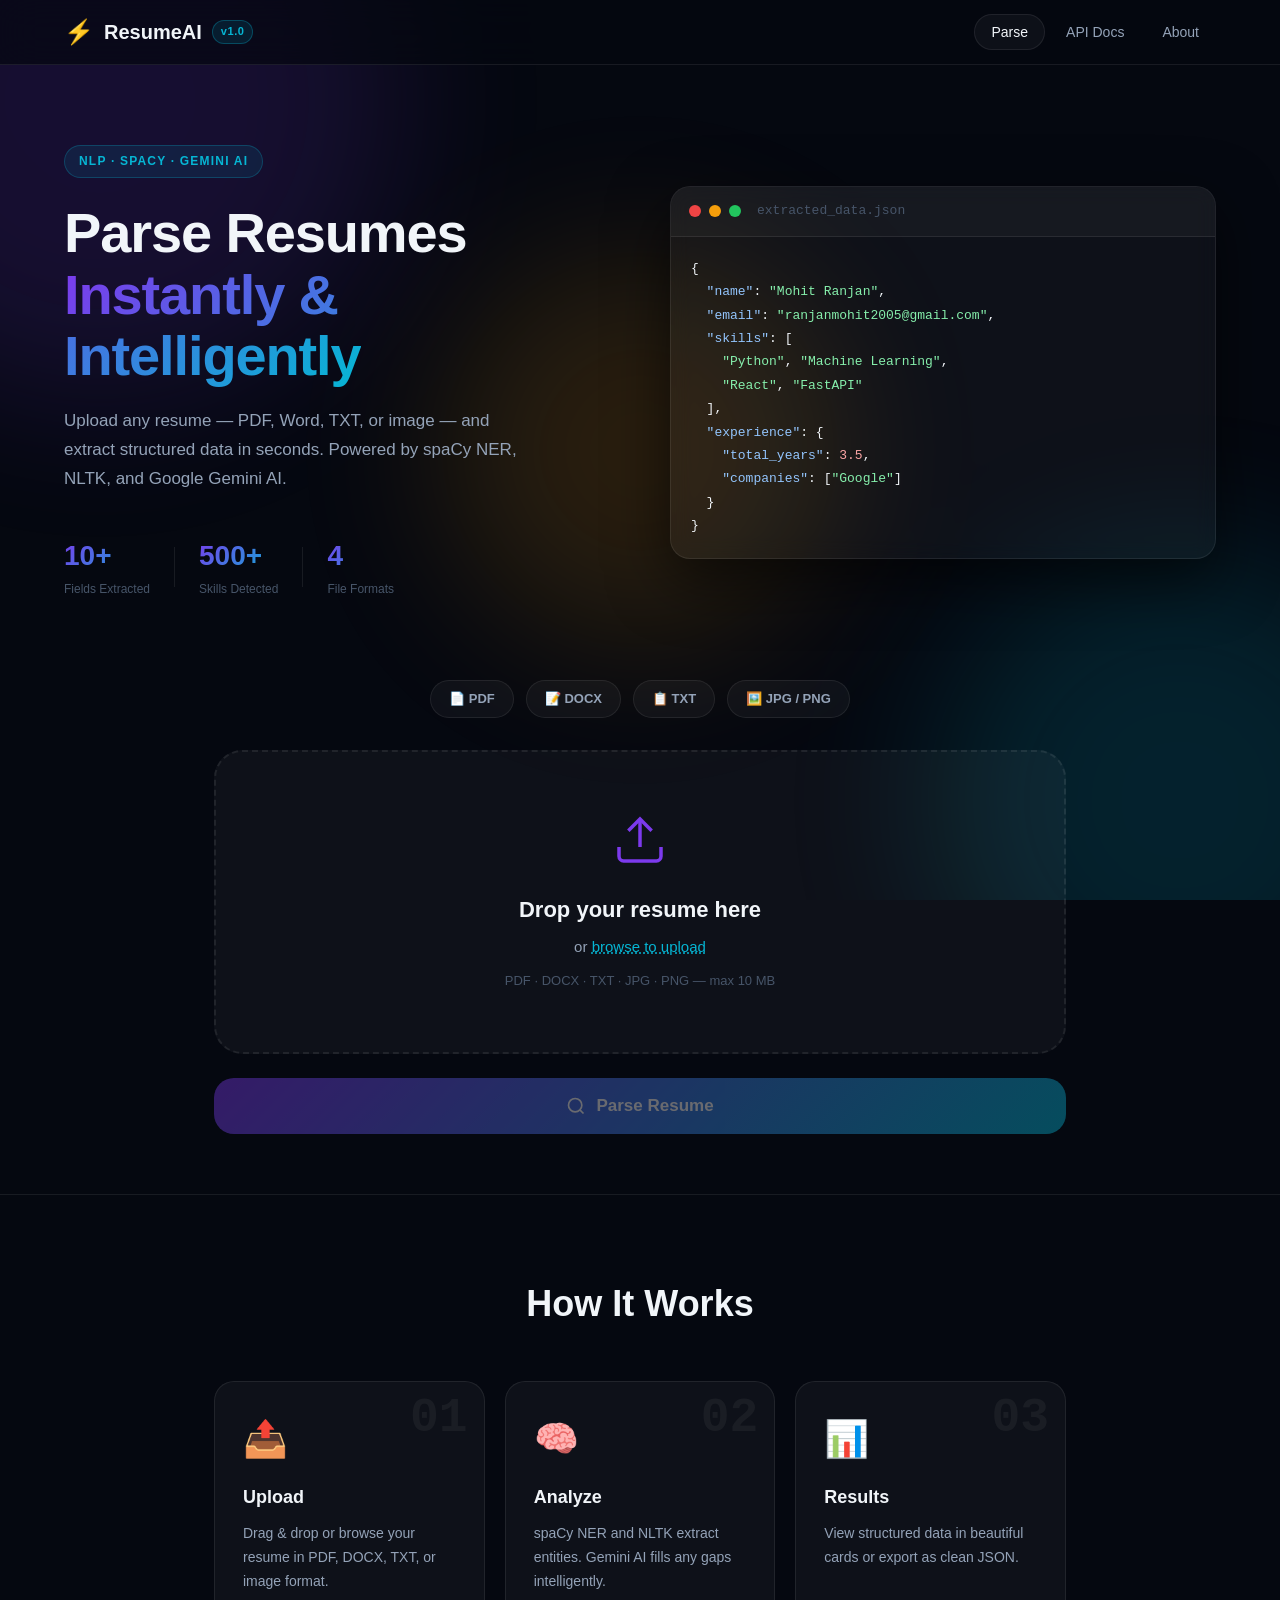
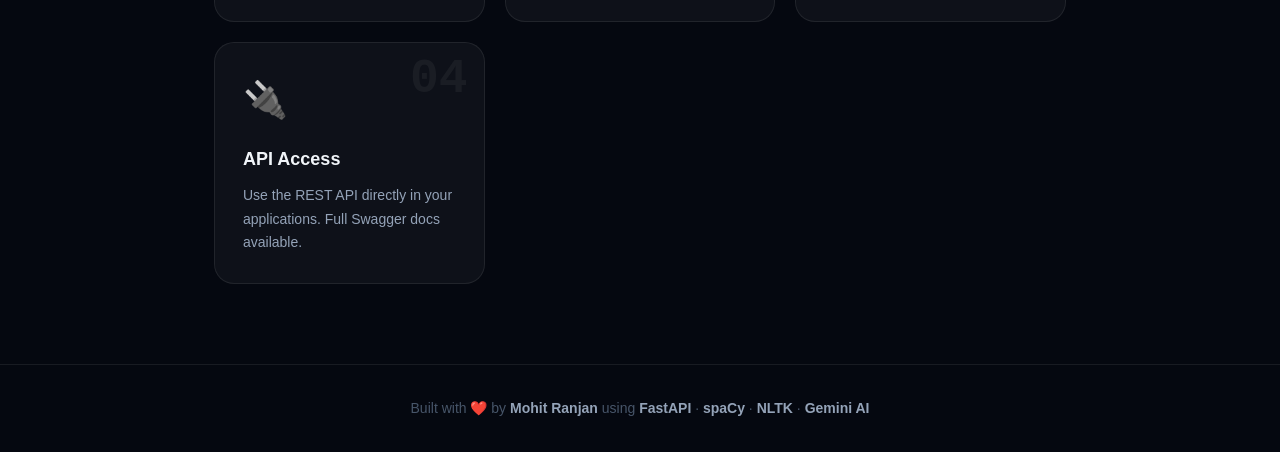
==== commit 75c6ebac: "Upload frontend/index.html via ResumeAI Script" ====
--- a/frontend/index.html
+++ b/frontend/index.html
@@ -238,7 +238,6 @@
   <!-- ─── Footer ─── -->
   <footer class="footer">
     <p>Built with ❤️ by <strong>Mohit Ranjan</strong> using <strong>FastAPI</strong> · <strong>spaCy</strong> · <strong>NLTK</strong> · <strong>Gemini AI</strong></p>
-    <p class="footer-sub">Inspired by <a href="https://github.com/OmkarPathak/pyresparser" target="_blank">pyresparser</a></p>
   </footer>
 
   <script src="app.js"></script>
